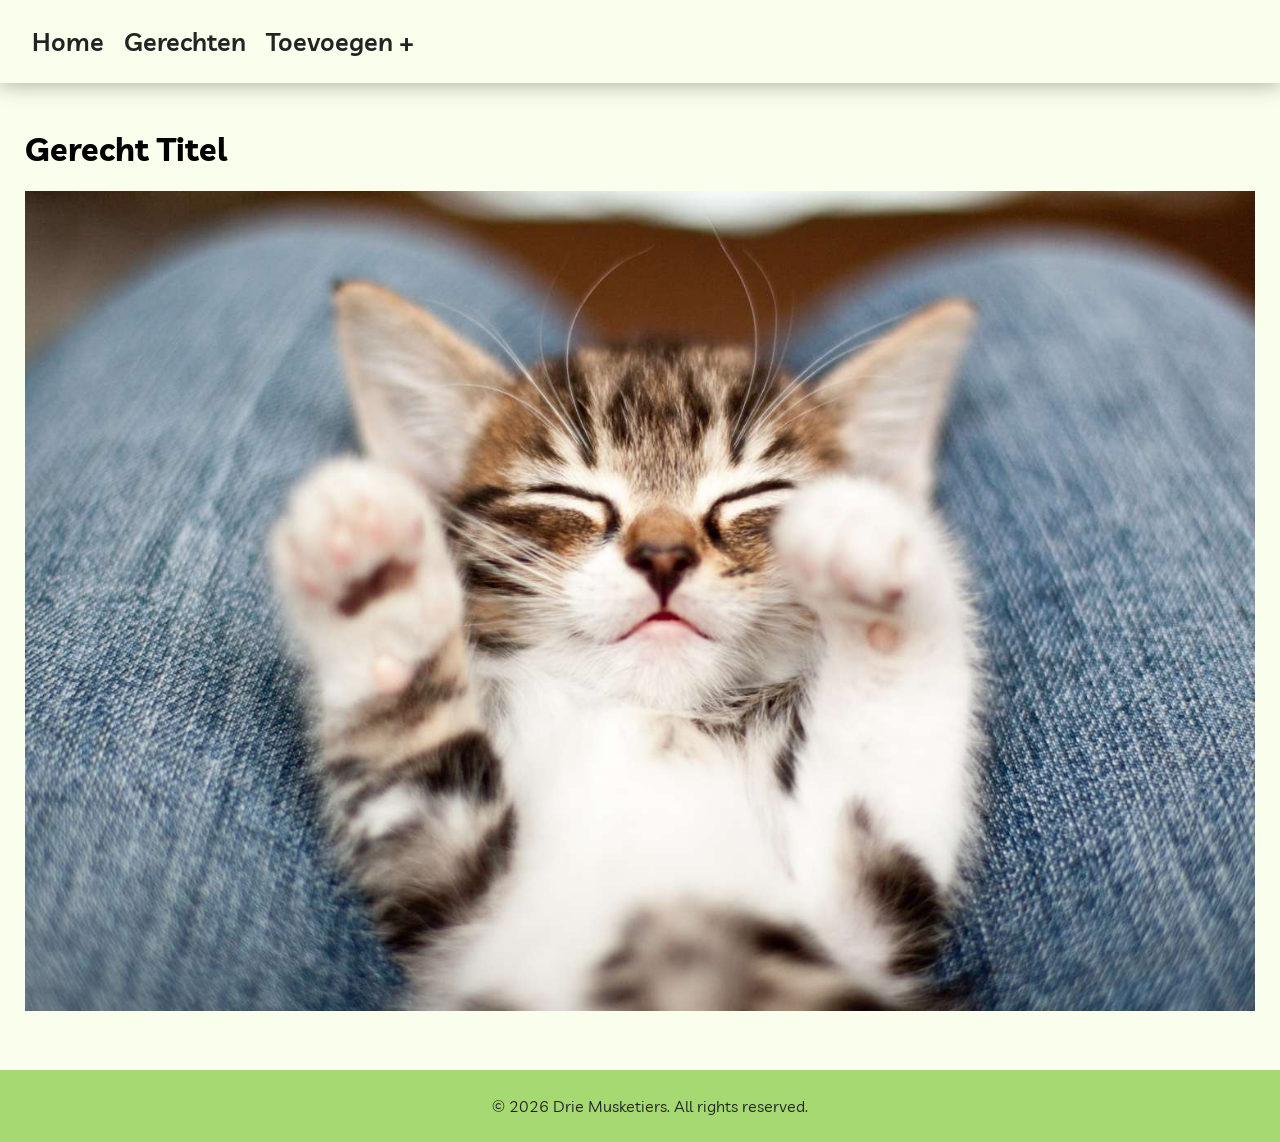
==== frontend/detail/index.html @ 45c22454 "gerecht pagina gemaakt, nu detail page" ====
<!DOCTYPE html>
<html lang="en">
<head>
    <meta charset="UTF-8">
    <meta name="viewport" content="width=device-width, initial-scale=1.0">
    <title>Document</title>
    <link href="/frontend/home/style.css" rel="stylesheet">
    <link rel="stylesheet" href="https://cdnjs.cloudflare.com/ajax/libs/font-awesome/4.7.0/css/font-awesome.min.css">
    <link rel="preconnect" href="https://fonts.googleapis.com">
    <link rel="preconnect" href="https://fonts.gstatic.com" crossorigin>
    <link href="https://fonts.googleapis.com/css2?family=Livvic:ital,wght@0,100;0,200;0,300;0,400;0,500;0,600;0,700;0,900;1,100;1,200;1,300;1,400;1,500;1,600;1,700;1,900&display=swap" rel="stylesheet">
    <script defer src="/frontend/home/script.js"></script>

</head>
<body>
    <div class="header" id="myHeader">
        <nav class="navbar">
            <input type="checkbox" id="menu-toggle">
            <label for="menu-toggle" class="hamburger">
                <span class="bar"></span>
                <span class="bar"></span>
                <span class="bar"></span>
            </label>
        </nav>

        <ul class="nav-links">
            <li><a href="/frontend/home/index.html">Home</a></li>
            <li><a href="#">Gerechten</a></li>
            <li><a href="#">Toevoegen +</a></li>
        </ul>
    </div>

    <div id="detail-content">
        <div id="left-container">
            <h1>Gerecht Titel</h1>
        </div>

        <div id="right-container">
            <img src="/frontend/home/assets/images/meow.jpg" alt="Gerecht Afbeelding">
        </div>
    </div>



    <footer>
        <p>© 2026 Drie Musketiers. All rights reserved.</p>
    </footer>
</body>
</html>
---- frontend/home/style.css ----
h2 {
    font-family: "Livvic", sans-serif;
    font-weight: bold;
}

p {
    font-family: "Livvic", sans-serif;
    font-weight: normal;
}

#content {
    /* height: 1400px; */
    padding: 25px;
}

#detail-content {
    padding: 25px;

}

#right-container > img {
    width: 100%;
    height: 100%;
    object-fit: cover;

}

#top-content {
    display: flex;
    width: 100%;
    align-items: center;
    align-content: center;
    flex-wrap: wrap;
    justify-content: space-between;
}

body, html {
    margin: 0;
    height: 100%;
    background-color: #F9FFEC;
}

h1 {
    font-family: "Livvic", sans-serif;
    font-weight: bold;
}

#top-content > a {
    /* display: none; */
    padding: 10px;
    border-radius: 30px;
    text-decoration: none;
    font-size: 23px;
    background-color: #A7D972;
    color: #232323;
    font-family: "Livvic", sans-serif;
    font-weight: 600;
    font-style: normal;
    border: none;
}

#top-content > input {
    border: none;
    width: 60%;
    font-size: 23px;
    padding: 10px;
    border-radius: 30px;
    background-color: #A7D972;
    font-family: "Livvic", sans-serif;
    font-weight: 600;
    font-style: normal;
}

#top-content > input:focus {
    background-color: #FF69B9;
}

#main-content {
    column-gap: 10px;
    display: grid;
    margin-top: 20px;
    grid-template-columns: 1fr 1fr 1fr;
    grid-auto-columns: 1fr;
    /* grid-auto-rows: 100px; */
}

.hero-section {
    height: 100%;
    background-image: linear-gradient(rgba(0, 0, 0, 0.5), rgba(0, 0, 0, 0.5)), url("assets/fonts/images/meow.jpg");
    background-position: center;
    background-repeat: no-repeat;
    background-size: cover;
    position: relative;
}

.hero-text {
    font-size: 100px;
    text-align: center;
    position: absolute;
    top: 50%;
    left: 50%;
    transform: translate(-50%, -50%);
    color: white;
}

.header {
    box-shadow: 0px 2px 20px 0px #00000052;
    background-color: #f9ffec;
    z-index: 2;
    padding: 10px 16px;
    color: #f1f1f1;
}

.content {
    padding: 16px;
}

.sticky {
    position: fixed;
    top: 0;
    width: 100%;
}

.visible {
    display: block;
}

.invisible {
    display: none;
}
.sticky + .content {
    padding-top: 102px;
}

#menu-toggle {
    display: none;
}

.hamburger {
    display: none;
    flex-direction: column;
    width: 30px;
    cursor: pointer;
    gap: 6px;
}

.bar {
    height: 17px;
    width: 100%;
    background-color: #333;
    border-radius: 2px;
    transition: 0.3s;
}

.nav-links {
    padding: 16px;
    margin: 0;
    display: flex;
    list-style: none;
    gap: 20px;
}

.nav-links > li > a {
    font-size: 25px;
    text-decoration: none;
    color: #232323;
    font-family: "Livvic", sans-serif;
    font-weight: 600;
    font-style: normal;
}

.navbar {
    display: flex;
    justify-content: flex-end;
}


@media (max-width: 768px) {
    .nav-links {
        display: none;
        flex-direction: column;
        position: absolute;
        top: 60px;
        left: 12px;
        width: 50%;
        padding: 20px;

    }
    .hamburger {
        display: flex;

    }

    #menu-toggle:checked ~ .nav-links {
        display: flex;

    }
}

#filler {
    width: 100%;
    height: 83px;
}

.category-container {
    font-size: 20px;
    margin-top: 13px;
    border-radius: 31px;
    aspect-ratio: 1;
    /* display: flex; */
    gap: 20px;
    padding: 10px;
    background-image: linear-gradient(rgba(0, 0, 0, 0.5), rgba(0, 0, 0, 0.5)), url("assets/images/meow.jpg");
    background-repeat: no-repeat;
    background-size: cover;
    text-decoration: none;
    color: #ffffff;
}

.category-container:hover {
    background-image: linear-gradient(#FF69B9, rgba(0, 0, 0, 0.5)), url("assets/images/meow.jpg");

}

footer {
    margin-top: 30px;
    background-color: #A7D972;
    color: #232323;
    text-align: center;
    padding: 10px;
    position: relative;
    bottom: 0;
    width: 100%;
}
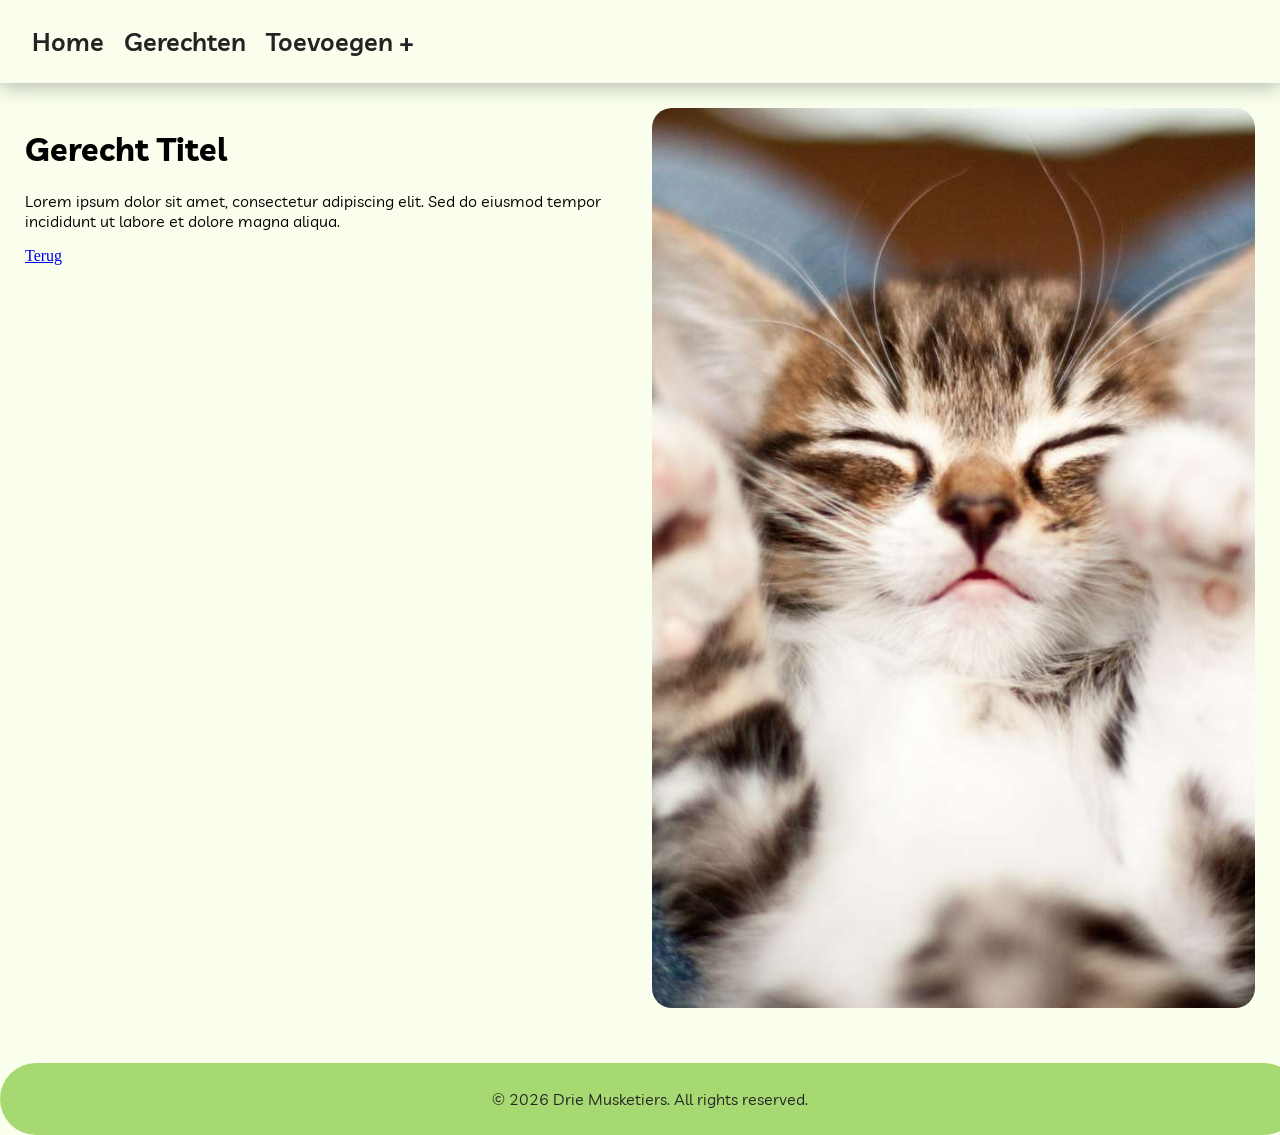
==== commit fe58f7b7: "detail done" ====
--- a/frontend/detail/index.html
+++ b/frontend/detail/index.html
@@ -29,10 +29,14 @@
             <li><a href="#">Toevoegen +</a></li>
         </ul>
     </div>
+    <div id="filler"></div>
 
     <div id="detail-content">
         <div id="left-container">
             <h1>Gerecht Titel</h1>
+            <p>Lorem ipsum dolor sit amet, consectetur adipiscing elit. Sed do eiusmod tempor incididunt ut labore et dolore magna aliqua.</p>
+            <a href="/frontend/home/index.html">Terug</a>
+
         </div>
 
         <div id="right-container">
--- a/frontend/home/style.css
+++ b/frontend/home/style.css
@@ -14,15 +14,32 @@
 }
 
 #detail-content {
+    height: 100%;
+    gap: 24px;
+    display: flex;
     padding: 25px;
-
+    justify-content: space-between;
+}
+
+#left-container {
+    width: 50%;
+    height: 100%;
+    border-radius: 20px;
+    overflow: hidden;
+}
+
+#right-container {
+    width: 50%;
+    height: 100%;
+    border-radius: 20px;
+    overflow: hidden;
 }
 
 #right-container > img {
+    aspect-ratio: 1;
     width: 100%;
     height: 100%;
     object-fit: cover;
-
 }
 
 #top-content {
@@ -223,6 +240,7 @@
 }
 
 footer {
+    border-radius: 60px;
     margin-top: 30px;
     background-color: #A7D972;
     color: #232323;
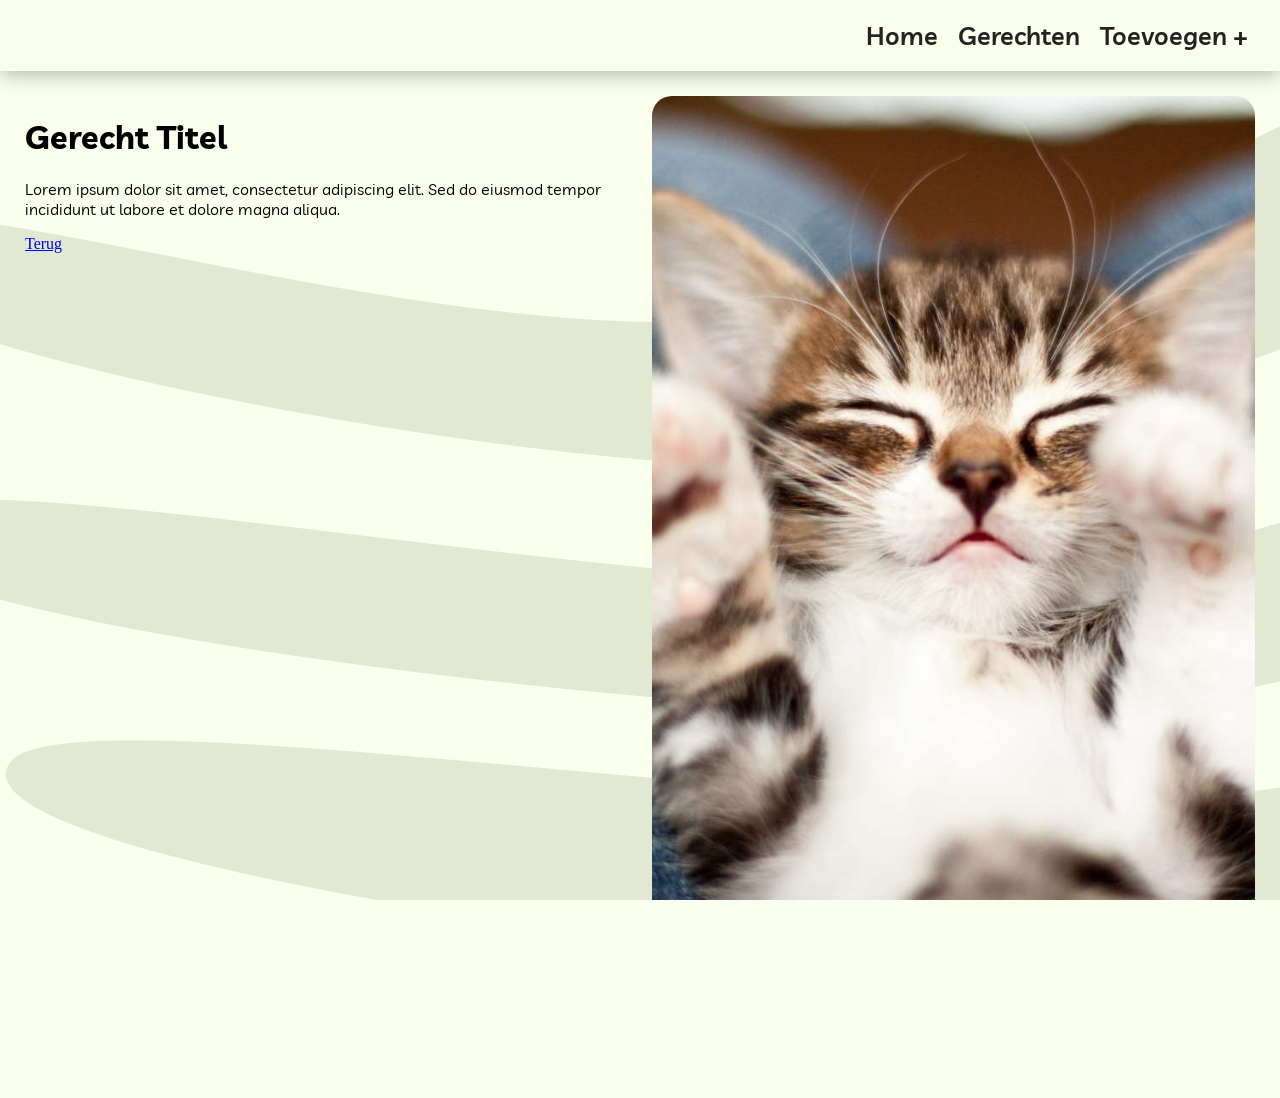
==== commit fdb07a7e: "made website responsive" ====
--- a/frontend/detail/index.html
+++ b/frontend/detail/index.html
@@ -3,14 +3,13 @@
 <head>
     <meta charset="UTF-8">
     <meta name="viewport" content="width=device-width, initial-scale=1.0">
-    <title>Document</title>
+    <title>Gerecht Detail</title>
     <link href="/frontend/home/style.css" rel="stylesheet">
     <link rel="stylesheet" href="https://cdnjs.cloudflare.com/ajax/libs/font-awesome/4.7.0/css/font-awesome.min.css">
     <link rel="preconnect" href="https://fonts.googleapis.com">
     <link rel="preconnect" href="https://fonts.gstatic.com" crossorigin>
     <link href="https://fonts.googleapis.com/css2?family=Livvic:ital,wght@0,100;0,200;0,300;0,400;0,500;0,600;0,700;0,900;1,100;1,200;1,300;1,400;1,500;1,600;1,700;1,900&display=swap" rel="stylesheet">
     <script defer src="/frontend/home/script.js"></script>
-
 </head>
 <body>
     <div class="header" id="myHeader">
@@ -21,22 +20,20 @@
                 <span class="bar"></span>
                 <span class="bar"></span>
             </label>
+
+            <ul class="nav-links">
+                <li><a href="/frontend/home/index.html">Home</a></li>
+                <li><a href="#">Gerechten</a></li>
+                <li><a href="#">Toevoegen +</a></li>
+            </ul>
         </nav>
-
-        <ul class="nav-links">
-            <li><a href="/frontend/home/index.html">Home</a></li>
-            <li><a href="#">Gerechten</a></li>
-            <li><a href="#">Toevoegen +</a></li>
-        </ul>
     </div>
-    <div id="filler"></div>
 
     <div id="detail-content">
         <div id="left-container">
             <h1>Gerecht Titel</h1>
             <p>Lorem ipsum dolor sit amet, consectetur adipiscing elit. Sed do eiusmod tempor incididunt ut labore et dolore magna aliqua.</p>
-            <a href="/frontend/home/index.html">Terug</a>
-
+            <a href="/frontend/home/index.html" class="back-btn">Terug</a>
         </div>
 
         <div id="right-container">
@@ -44,10 +41,8 @@
         </div>
     </div>
 
-
-
     <footer>
         <p>© 2026 Drie Musketiers. All rights reserved.</p>
     </footer>
 </body>
-</html>+</html>
--- a/frontend/home/style.css
+++ b/frontend/home/style.css
@@ -1,140 +1,90 @@
-h2 {
-    font-family: "Livvic", sans-serif;
-    font-weight: bold;
-}
-
-p {
-    font-family: "Livvic", sans-serif;
-    font-weight: normal;
-}
-
-#content {
-    /* height: 1400px; */
-    padding: 25px;
-}
-
-#detail-content {
-    height: 100%;
-    gap: 24px;
-    display: flex;
-    padding: 25px;
-    justify-content: space-between;
-}
-
-#left-container {
-    width: 50%;
-    height: 100%;
-    border-radius: 20px;
-    overflow: hidden;
-}
-
-#right-container {
-    width: 50%;
-    height: 100%;
-    border-radius: 20px;
-    overflow: hidden;
-}
-
-#right-container > img {
-    aspect-ratio: 1;
-    width: 100%;
-    height: 100%;
-    object-fit: cover;
-}
-
-#top-content {
-    display: flex;
-    width: 100%;
-    align-items: center;
-    align-content: center;
-    flex-wrap: wrap;
-    justify-content: space-between;
+* {
+    box-sizing: border-box;
 }
 
 body, html {
     margin: 0;
     height: 100%;
     background-color: #F9FFEC;
-}
-
-h1 {
+    overflow-x: hidden;
+}
+
+h1, h2, label {
     font-family: "Livvic", sans-serif;
     font-weight: bold;
 }
 
-#top-content > a {
-    /* display: none; */
-    padding: 10px;
+p, textarea {
+    font-family: "Livvic", sans-serif;
+    font-weight: normal;
+}
+
+input[type="text"], input[type="file"], textarea {
+    padding: 10px 18px;
+    border-radius: 30px;
+    border: none;
+    background-color: #A7D972;
+    font-family: "Livvic", sans-serif;
+    font-weight: 600;
+    font-style: normal;
+    max-width: 100%;
+}
+
+input[type=submit] {
+    padding: 10px 20px;
     border-radius: 30px;
     text-decoration: none;
-    font-size: 23px;
+    font-size: clamp(18px, 2.5vw, 23px);
     background-color: #A7D972;
     color: #232323;
     font-family: "Livvic", sans-serif;
     font-weight: 600;
     font-style: normal;
     border: none;
-}
-
-#top-content > input {
-    border: none;
-    width: 60%;
-    font-size: 23px;
-    padding: 10px;
-    border-radius: 30px;
-    background-color: #A7D972;
-    font-family: "Livvic", sans-serif;
-    font-weight: 600;
-    font-style: normal;
-}
-
-#top-content > input:focus {
-    background-color: #FF69B9;
-}
-
-#main-content {
-    column-gap: 10px;
-    display: grid;
-    margin-top: 20px;
-    grid-template-columns: 1fr 1fr 1fr;
-    grid-auto-columns: 1fr;
-    /* grid-auto-rows: 100px; */
-}
+    cursor: pointer;
+}
+
+/*hero sectie*/
 
 .hero-section {
-    height: 100%;
-    background-image: linear-gradient(rgba(0, 0, 0, 0.5), rgba(0, 0, 0, 0.5)), url("assets/fonts/images/meow.jpg");
+    height: 100vh;
+    min-height: 300px;
+    background-image: linear-gradient(rgba(0, 0, 0, 0.5), rgba(0, 0, 0, 0.5)), url("frontend/home/assets/images/herosection.jpg");
     background-position: center;
     background-repeat: no-repeat;
     background-size: cover;
     position: relative;
+    font-family: "Cherish", cursive;
+    font-weight: 400;
+    font-style: normal;
 }
 
 .hero-text {
-    font-size: 100px;
+    font-size: clamp(55px, 12vw, 100px);
     text-align: center;
     position: absolute;
     top: 50%;
     left: 50%;
     transform: translate(-50%, -50%);
     color: white;
-}
-
+    width: 90%;
+}
+
+/* navigatie */
 .header {
+    position: sticky;
+    top: 0;
+    width: 100%;
     box-shadow: 0px 2px 20px 0px #00000052;
     background-color: #f9ffec;
-    z-index: 2;
+    z-index: 100;
     padding: 10px 16px;
-    color: #f1f1f1;
-}
-
-.content {
-    padding: 16px;
 }
 
 .sticky {
     position: fixed;
     top: 0;
+    left: 0;
     width: 100%;
 }
 
@@ -145,8 +95,22 @@
 .invisible {
     display: none;
 }
-.sticky + .content {
-    padding-top: 102px;
+
+#filler {
+    width: 100%;
+    height: 83px;
+    display: none; 
+}
+
+#filler.visible {
+    display: block;
+}
+
+.navbar {
+    display: flex;
+    justify-content: flex-end;
+    align-items: center;
+    position: relative;
 }
 
 #menu-toggle {
@@ -159,10 +123,11 @@
     width: 30px;
     cursor: pointer;
     gap: 6px;
+    padding: 5px 0;
 }
 
 .bar {
-    height: 17px;
+    height: 3px;
     width: 100%;
     background-color: #333;
     border-radius: 2px;
@@ -170,7 +135,7 @@
 }
 
 .nav-links {
-    padding: 16px;
+    padding: 10px 16px;
     margin: 0;
     display: flex;
     list-style: none;
@@ -178,7 +143,7 @@
 }
 
 .nav-links > li > a {
-    font-size: 25px;
+    font-size: clamp(20px, 2.5vw, 25px);
     text-decoration: none;
     color: #232323;
     font-family: "Livvic", sans-serif;
@@ -186,67 +151,263 @@
     font-style: normal;
 }
 
-.navbar {
-    display: flex;
+.nav-links > li > a:hover {
+    color: #FF69B9;
+}
+
+#content {
+    background-image: url("/frontend/home/assets/images/background.png");
+    padding: 25px;
+    min-height: calc(100vh - 150px);
+}
+
+.content {
+    padding: 16px;
+}
+
+form {
+    display: flex;
+    gap: 10px;
+    flex-direction: column;
+    align-items: flex-start;
+    width: 100%;
+}
+
+/* Detail pagina containers */
+#detail-content {
+    background-image: url("/frontend/home/assets/images/background.png");
+    height: 100%;
+    gap: 24px;
+    display: flex;
+    padding: 25px;
+    justify-content: space-between;
+}
+
+#left-container, #right-container {
+    width: 50%;
+    height: 100%;
+    overflow: hidden;
+}
+
+#right-container > img {
+    aspect-ratio: 1;
+    width: 100%;
+    height: 100%;
+    object-fit: cover;
+    border-radius: 20px;
+}
+
+#admin-content {
+    background-image: linear-gradient(rgba(0, 0, 0, 0.5), rgba(0, 0, 0, 0.5)), url("/frontend/home/assets/images/herosection.jpg");
+    background-position: center;
+    background-repeat: no-repeat;
+    background-size: cover;
+    min-height: calc(100vh - 150px);
+    padding: 30px 25px;
+    display: flex;
+    flex-direction: row;
+    align-items: flex-start;
+    justify-content: center;
+    gap: 30px;
+}
+
+.admin-card {
+    background-color: rgba(249, 255, 236, 0.92);
+    padding: 25px;
+    border-radius: 31px;
+    width: 100%;
+    max-width: 550px;
+    box-shadow: 0 4px 15px rgba(0, 0, 0, 0.2);
+}
+
+.admin-card h2 {
+    margin-top: 0;
+    color: #232323;
+}
+
+.admin-card label {
+    color: #232323;
+    font-size: 18px;
+}
+
+/* Maak invoervelden, textarea en select 100% breed binnen de kaart */
+.admin-card input[type="text"],
+.admin-card input[type="file"],
+.admin-card textarea,
+.admin-card select {
+    width: 100%;
+    padding: 12px 18px;
+    border-radius: 20px;
+    border: none;
+    background-color: #A7D972;
+    color: #232323;
+    font-family: "Livvic", sans-serif;
+    font-weight: 600;
+    font-size: 16px;
+    resize: vertical;
+}
+
+.admin-card input[type="submit"] {
+    width: 100%;
+    margin-top: 10px;
+    transition: background-color 0.2s;
+}
+
+.admin-card input[type="submit"]:hover {
+    background-color: #FF69B9;
+    color: #ffffff;
+}
+
+/* Mobiele weergave voor Admin Pagina */
+@media (max-width: 768px) {
+    #admin-content {
+        flex-direction: column;
+        align-items: center;
+        padding: 20px 15px;
+        gap: 20px;
+    }
+
+    .admin-card {
+        max-width: 100%;
+        padding: 20px;
+    }
+}
+
+#top-content {
+    background-image: linear-gradient(rgba(0, 0, 0, 0.5), rgba(0, 0, 0, 0.5)), url("/frontend/home/assets/images/herosection.jpg");
+    background-position: center;
+    background-repeat: no-repeat;
+    background-size: cover;
+    display: flex;
+    width: 100%;
+    padding: 20px;
+    border-radius: 25px;
+    gap: 15px;
+    align-items: center;
+    flex-wrap: wrap;
+    justify-content: space-between;
+}
+
+#top-content > a {
+    padding: 10px 20px;
+    border-radius: 30px;
+    text-decoration: none;
+    font-size: clamp(18px, 2.5vw, 23px);
+    background-color: #A7D972;
+    color: #232323;
+    font-family: "Livvic", sans-serif;
+    font-weight: 600;
+    font-style: normal;
+    border: none;
+    white-space: nowrap;
+}
+
+#top-content > input {
+    border: none;
+    width: 60%;
+    font-size: clamp(18px, 2.5vw, 23px);
+    padding: 10px 20px;
+    border-radius: 30px;
+    background-color: #A7D972;
+    font-family: "Livvic", sans-serif;
+    font-weight: 600;
+    font-style: normal;
+}
+
+#top-content > input:focus {
+    background-color: #FF69B9;
+    outline: none;
+}
+
+#main-content {
+    gap: 20px;
+    display: grid;
+    margin-top: 20px;
+    grid-template-columns: repeat(auto-fit, minmax(260px, 1fr));
+}
+
+.category-container {
+    font-size: 20px;
+    border-radius: 31px;
+    aspect-ratio: 1;
+    display: flex;
+    flex-direction: column;
     justify-content: flex-end;
-}
-
+    padding: 20px;
+    background-image: linear-gradient(rgba(0, 0, 0, 0.5), rgba(0, 0, 0, 0.5)), url("assets/images/meow.jpg");
+    background-repeat: no-repeat;
+    background-size: cover;
+    background-position: center;
+    text-decoration: none;
+    color: #ffffff;
+    transition: transform 0.2s ease;
+}
+
+.category-container:hover {
+    background-image: linear-gradient(#FF69B9, rgba(0, 0, 0, 0.5)), url("assets/images/meow.jpg");
+    transform: translateY(-4px);
+}
+
+/* Footer */
+footer {
+    border-radius: 60px;
+    margin: 30px 15px 15px 15px;
+    background-color: #A7D972;
+    color: #232323;
+    text-align: center;
+    padding: 15px;
+    width: calc(100% - 30px);
+}
+
+/* queries */
 
 @media (max-width: 768px) {
+    .hamburger {
+        display: flex;
+    }
+
     .nav-links {
         display: none;
         flex-direction: column;
         position: absolute;
-        top: 60px;
-        left: 12px;
-        width: 50%;
+        top: 100%;
+        right: 0;
+        width: 220px;
+        background-color: #f9ffec;
+        box-shadow: 0px 8px 20px rgba(0, 0, 0, 0.15);
+        border-radius: 20px;
         padding: 20px;
-
-    }
-    .hamburger {
-        display: flex;
-
+        margin-top: 10px;
+        z-index: 200;
     }
 
     #menu-toggle:checked ~ .nav-links {
         display: flex;
-
-    }
-}
-
-#filler {
-    width: 100%;
-    height: 83px;
-}
-
-.category-container {
-    font-size: 20px;
-    margin-top: 13px;
-    border-radius: 31px;
-    aspect-ratio: 1;
-    /* display: flex; */
-    gap: 20px;
-    padding: 10px;
-    background-image: linear-gradient(rgba(0, 0, 0, 0.5), rgba(0, 0, 0, 0.5)), url("assets/images/meow.jpg");
-    background-repeat: no-repeat;
-    background-size: cover;
-    text-decoration: none;
-    color: #ffffff;
-}
-
-.category-container:hover {
-    background-image: linear-gradient(#FF69B9, rgba(0, 0, 0, 0.5)), url("assets/images/meow.jpg");
-
-}
-
-footer {
-    border-radius: 60px;
-    margin-top: 30px;
-    background-color: #A7D972;
-    color: #232323;
-    text-align: center;
-    padding: 10px;
-    position: relative;
-    bottom: 0;
-    width: 100%;
-}+    }
+
+\    #top-content {
+        flex-direction: column;
+        align-items: stretch;
+    }
+
+    #top-content > input {
+        width: 100%;
+    }
+
+    #top-content > a {
+        text-align: center;
+    }
+
+\    #detail-content {
+        flex-direction: column;
+        padding: 15px;
+    }
+
+    #left-container, #right-container {
+        width: 100%;
+    }
+
+    #content {
+        padding: 15px;
+    }
+}
